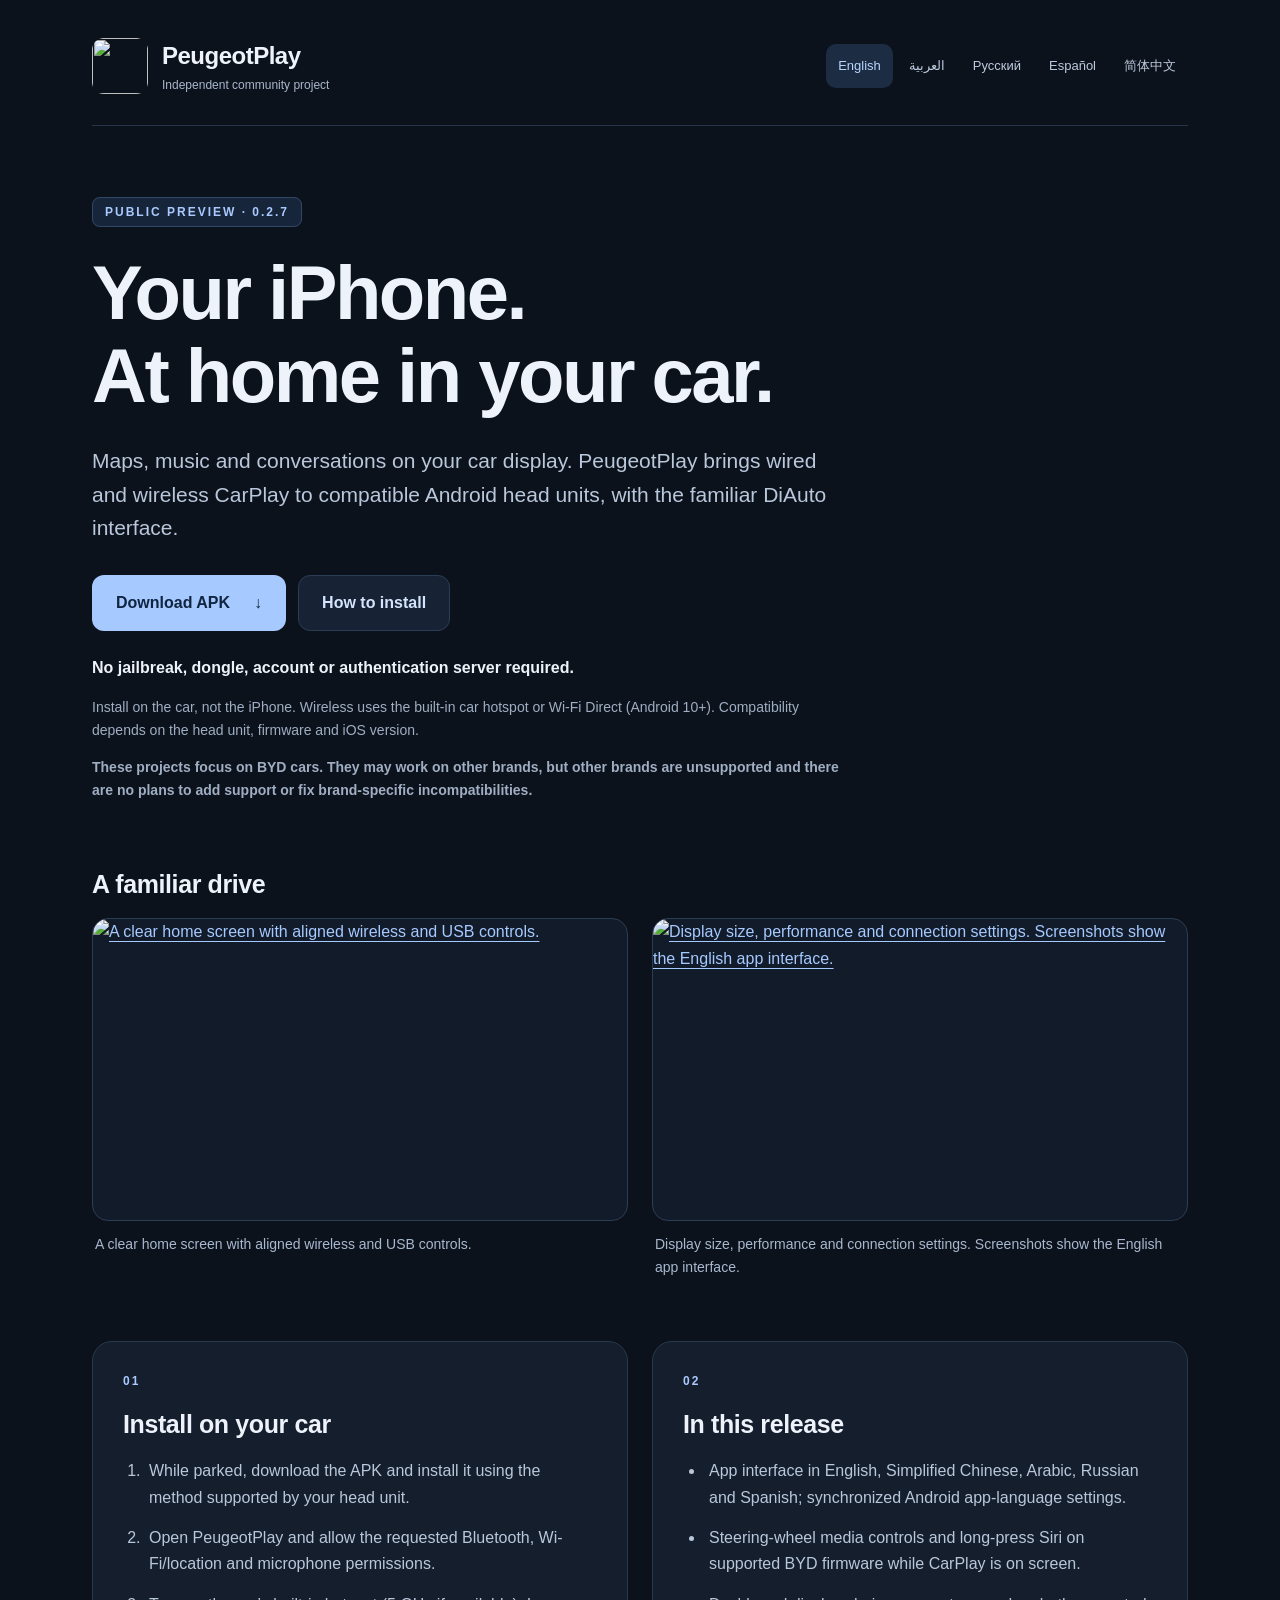
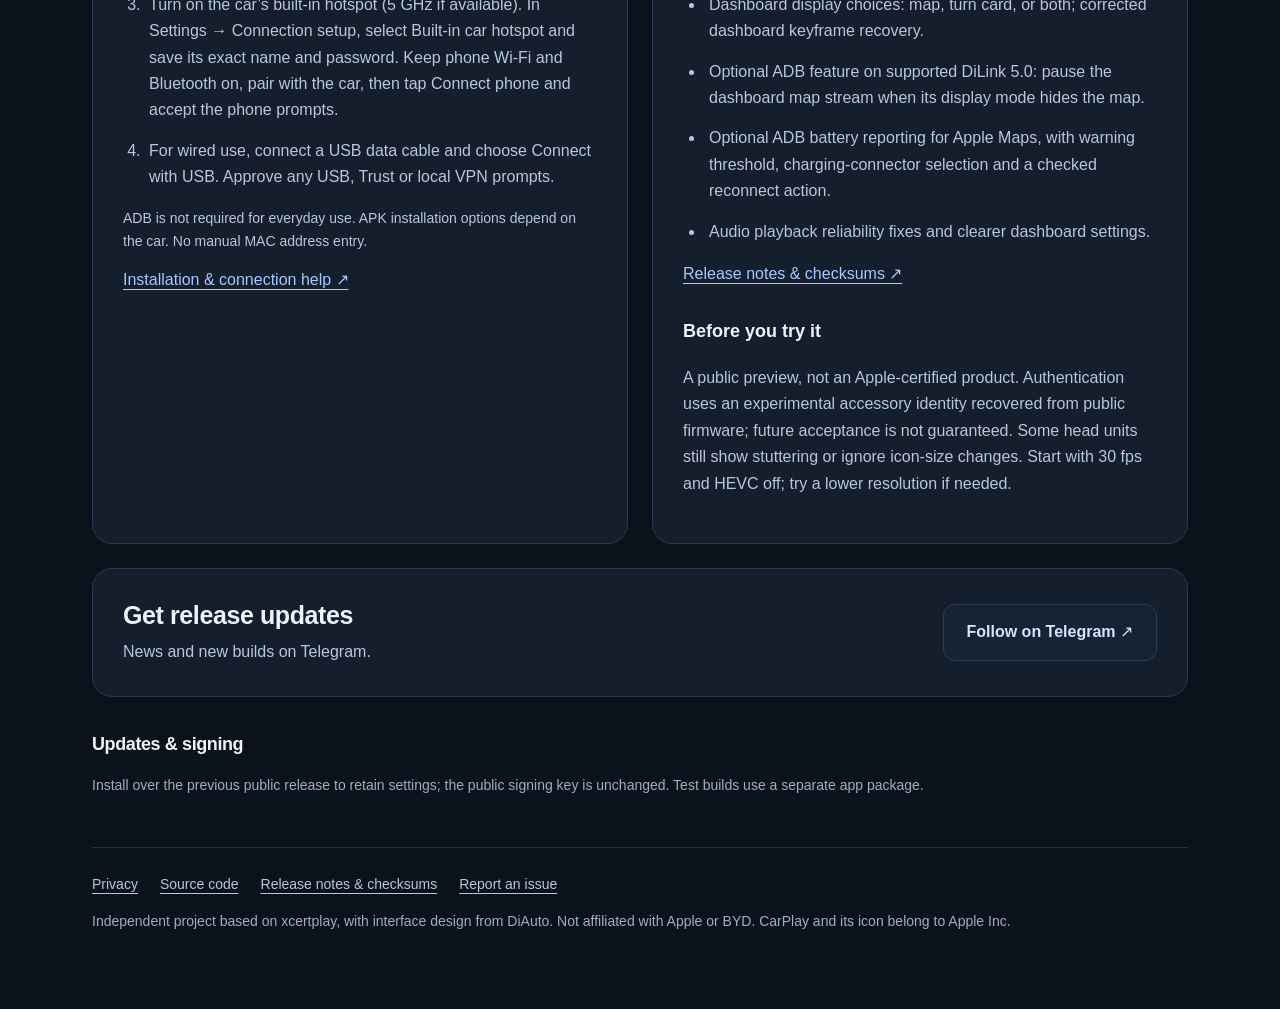
==== site/index.html @ 5e2612f1 "rebrand: rename DiPlay to PeugeotPlay across app, code, CI and site User-facing brand, IAP2 accessor" ====
<!doctype html>
<html lang="en" dir="ltr"><head><meta charset="utf-8"><meta name="viewport" content="width=device-width,initial-scale=1">
<title>PeugeotPlay · Download APK</title><meta name="description" content="Maps, music and conversations on your car display. PeugeotPlay brings wired and wireless CarPlay to compatible Android head units, with the familiar DiAuto interface."><meta name="theme-color" content="#0c121c">
<link rel="icon" href="./assets/icon.png"><link rel="stylesheet" href="./assets/site.css"><link rel="canonical" href="https://leonz973.github.io/PeugeotPlay-CN/"><link rel="alternate" hreflang="en" href="https://leonz973.github.io/PeugeotPlay-CN/"><link rel="alternate" hreflang="ar" href="https://leonz973.github.io/PeugeotPlay-CN/ar/"><link rel="alternate" hreflang="ru" href="https://leonz973.github.io/PeugeotPlay-CN/ru/"><link rel="alternate" hreflang="es" href="https://leonz973.github.io/PeugeotPlay-CN/es/"><link rel="alternate" hreflang="zh-Hans" href="https://leonz973.github.io/PeugeotPlay-CN/zh-Hans/">
<meta property="og:title" content="PeugeotPlay — CarPlay for compatible Android head units"><meta property="og:description" content="No jailbreak, dongle, account or authentication server required."><meta property="og:image" content="https://leonz973.github.io/PeugeotPlay-CN/assets/home.png"><meta property="og:url" content="https://leonz973.github.io/PeugeotPlay-CN/"><meta property="og:type" content="website">
</head><body><main>
<header><a class="brand" href="./"><img src="./assets/icon.png" width="56" height="56" alt=""><span><strong>PeugeotPlay</strong><small>Independent community project</small></span></a><nav class="languages" aria-label="Language"><a href="./" lang="en" hreflang="en" dir="auto" aria-current="page">English</a><a href="./ar/" lang="ar" hreflang="ar" dir="auto">العربية</a><a href="./ru/" lang="ru" hreflang="ru" dir="auto">Русский</a><a href="./es/" lang="es" hreflang="es" dir="auto">Español</a><a href="./zh-Hans/" lang="zh-Hans" hreflang="zh-Hans" dir="auto">简体中文</a></nav></header>
<section class="hero"><span class="badge">PUBLIC PREVIEW · <bdi>0.2.7</bdi></span><h1>Your iPhone.<br>At home in your car.</h1><p class="intro">Maps, music and conversations on your car display. PeugeotPlay brings wired and wireless CarPlay to compatible Android head units, with the familiar DiAuto interface.</p><div class="actions"><a class="button" href="https://github.com/leonz973/PeugeotPlay-CN/releases/latest">Download APK <span aria-hidden="true">↓</span></a><a class="button secondary" href="#install">How to install</a></div><p class="promise">No jailbreak, dongle, account or authentication server required.</p><p class="note">Install on the car, not the iPhone. Wireless uses the built-in car hotspot or Wi-Fi Direct (Android 10+). Compatibility depends on the head unit, firmware and iOS version.</p><p class="note support-scope"><strong>These projects focus on BYD cars. They may work on other brands, but other brands are unsupported and there are no plans to add support or fix brand-specific incompatibilities.</strong></p></section>
<section class="gallery"><h2>A familiar drive</h2><div class="screens"><figure><a href="./assets/home.png"><img src="./assets/home.png" width="1920" height="1080" loading="lazy" alt="A clear home screen with aligned wireless and USB controls."></a><figcaption>A clear home screen with aligned wireless and USB controls.</figcaption></figure><figure><a href="./assets/settings.png"><img src="./assets/settings.png" width="1920" height="1080" loading="lazy" alt="Display size, performance and connection settings. Screenshots show the English app interface."></a><figcaption>Display size, performance and connection settings. Screenshots show the English app interface.</figcaption></figure></div></section>
<div class="grid"><section class="card" id="install"><span class="eyebrow">01</span><h2>Install on your car</h2><ol><li>While parked, download the APK and install it using the method supported by your head unit.</li><li>Open PeugeotPlay and allow the requested Bluetooth, Wi-Fi/location and microphone permissions.</li><li>Turn on the car’s built-in hotspot (5 GHz if available). In Settings → Connection setup, select Built-in car hotspot and save its exact name and password. Keep phone Wi-Fi and Bluetooth on, pair with the car, then tap Connect phone and accept the phone prompts.</li><li>For wired use, connect a USB data cable and choose Connect with USB. Approve any USB, Trust or local VPN prompts.</li></ol><p class="note">ADB is not required for everyday use. APK installation options depend on the car. No manual MAC address entry.</p><a href="https://github.com/leonz973/PeugeotPlay-CN/blob/main/docs/INSTALL.md">Installation &amp; connection help ↗</a></section>
<section class="card"><span class="eyebrow">02</span><h2>In this release</h2><ul><li>App interface in English, Simplified Chinese, Arabic, Russian and Spanish; synchronized Android app-language settings.</li><li>Steering-wheel media controls and long-press Siri on supported BYD firmware while CarPlay is on screen.</li><li>Dashboard display choices: map, turn card, or both; corrected dashboard keyframe recovery.</li><li>Optional ADB feature on supported DiLink 5.0: pause the dashboard map stream when its display mode hides the map.</li><li>Optional ADB battery reporting for Apple Maps, with warning threshold, charging-connector selection and a checked reconnect action.</li><li>Audio playback reliability fixes and clearer dashboard settings.</li></ul><a href="https://github.com/leonz973/PeugeotPlay-CN/releases">Release notes &amp; checksums ↗</a><h3>Before you try it</h3><p>A public preview, not an Apple-certified product. Authentication uses an experimental accessory identity recovered from public firmware; future acceptance is not guaranteed. Some head units still show stuttering or ignore icon-size changes. Start with 30 fps and HEVC off; try a lower resolution if needed.</p></section></div>
<section class="card updates"><div><h2>Get release updates</h2><p>News and new builds on Telegram.</p></div><a class="button secondary" href="https://t.me/byd_localized">Follow on Telegram ↗</a></section>
<section class="signing"><h2>Updates &amp; signing</h2><p>Install over the previous public release to retain settings; the public signing key is unchanged. Test builds use a separate app package.</p></section>
<footer><nav><a href="https://github.com/leonz973/PeugeotPlay-CN/blob/main/docs/PRIVACY.md">Privacy</a><a href="https://github.com/leonz973/PeugeotPlay-CN">Source code</a><a href="https://github.com/leonz973/PeugeotPlay-CN/releases">Release notes &amp; checksums</a><a href="https://github.com/leonz973/PeugeotPlay-CN/issues">Report an issue</a></nav><p>Independent project based on xcertplay, with interface design from DiAuto. Not affiliated with Apple or BYD. CarPlay and its icon belong to Apple Inc.</p></footer>
</main></body></html>
---- site/assets/site.css ----
:root{color-scheme:dark;font-family:Inter,-apple-system,BlinkMacSystemFont,"Segoe UI",Arial,sans-serif;background:#0c121c;color:#eef3fb;font-synthesis:none}*{box-sizing:border-box}html{scroll-behavior:smooth}body{margin:0;line-height:1.65}main{max-width:1160px;margin:auto;padding:36px 32px}a{color:#a6c9ff;text-underline-offset:4px}a:focus-visible{outline:3px solid #a6c9ff;outline-offset:5px}header{display:flex;align-items:center;justify-content:space-between;gap:24px;flex-wrap:wrap;padding-bottom:30px;border-bottom:1px solid #263449}.brand{display:flex;align-items:center;gap:14px;text-decoration:none;color:inherit}.brand strong{font-size:24px;letter-spacing:-.5px}.brand small{display:block;color:#a8b7cb;font-size:12px}.languages{display:flex;flex-wrap:wrap;gap:4px}.languages a{font-size:13px;min-height:44px;display:flex;align-items:center;padding:8px 12px;border-radius:10px;text-decoration:none;color:#bdcadd}.languages a[aria-current]{background:#1b2c43;color:#b9d5ff}.hero{padding:72px 0 52px;max-width:850px}.badge,.eyebrow{font-size:12px;font-weight:700;letter-spacing:2px;color:#aacaff}.badge{padding:7px 12px;background:#17253a;border:1px solid #304766;border-radius:8px}h1{font-size:clamp(40px,6.5vw,76px);line-height:1.1;letter-spacing:-2.5px;margin:26px 0}h2{font-size:25px;line-height:1.3;letter-spacing:-.4px;margin:0 0 18px}h3{font-size:18px;margin-top:30px}.intro{font-size:21px;line-height:1.6;color:#b9c7db;max-width:740px}.actions{display:flex;gap:12px;flex-wrap:wrap;margin:30px 0 24px}.button{display:inline-flex;align-items:center;justify-content:center;gap:24px;background:#a6c9ff;color:#102542;border:1px solid transparent;border-radius:12px;padding:14px 23px;min-height:52px;text-decoration:none;font-weight:650}.button:hover{background:#bed8ff}.button.secondary{background:#172335;border-color:#2b3d55;color:#d4e4fc}.button.secondary:hover{background:#223650}.promise{font-size:16px;font-weight:600;margin-bottom:8px}.note{font-size:14px;color:#9faec2;max-width:760px}.gallery{margin-bottom:50px}.screens{display:grid;grid-template-columns:1fr 1fr;gap:24px}figure{margin:0;min-width:0}figure:first-child{grid-column:1/-1}figure img{width:100%;height:auto;display:block;border:1px solid #2c3d53;border-radius:16px;background:#121b29}figcaption{font-size:14px;color:#a8b8ce;padding:12px 3px}.grid{display:grid;grid-template-columns:1fr 1fr;gap:24px}.card{background:#141e2c;border:1px solid #28384d;border-radius:20px;padding:30px}.eyebrow{display:block;margin-bottom:16px}li{padding-inline-start:4px;margin-bottom:14px}ol,ul{padding-inline-start:22px;color:#b9c7da}.card p{color:#b9c7da}.updates{display:flex;align-items:center;justify-content:space-between;gap:28px;margin-top:24px}.updates h2{margin-bottom:8px}.updates p{margin:0}.updates .button{flex-shrink:0}.signing{padding:36px 0;max-width:900px}.signing h2{font-size:18px}.signing p,footer{font-size:14px;color:#9faec2}footer{border-top:1px solid #263449;padding:25px 0}footer nav{display:flex;flex-wrap:wrap;gap:22px}footer a{color:#b9c7da}html[dir=rtl] h1{letter-spacing:0;line-height:1.3}html[dir=rtl] .badge{letter-spacing:0}@media(max-width:700px){main{padding:24px 20px}.hero{padding:42px 0 30px}h1{letter-spacing:-1px}.intro{font-size:18px}.screens,.grid{grid-template-columns:1fr}.card{padding:24px}.updates{align-items:flex-start;flex-direction:column}header{gap:18px}.languages a{padding:8px 10px}.gallery{margin-bottom:32px}}@media(prefers-reduced-motion:reduce){html{scroll-behavior:auto}}

/* PeugeotPlay: two actual app screenshots, equal columns. */
figure:first-child{grid-column:auto}.brand img{border-radius:12px}html[dir=rtl] .eyebrow{letter-spacing:0}@media(max-width:700px){figure:first-child{grid-column:1/-1}}
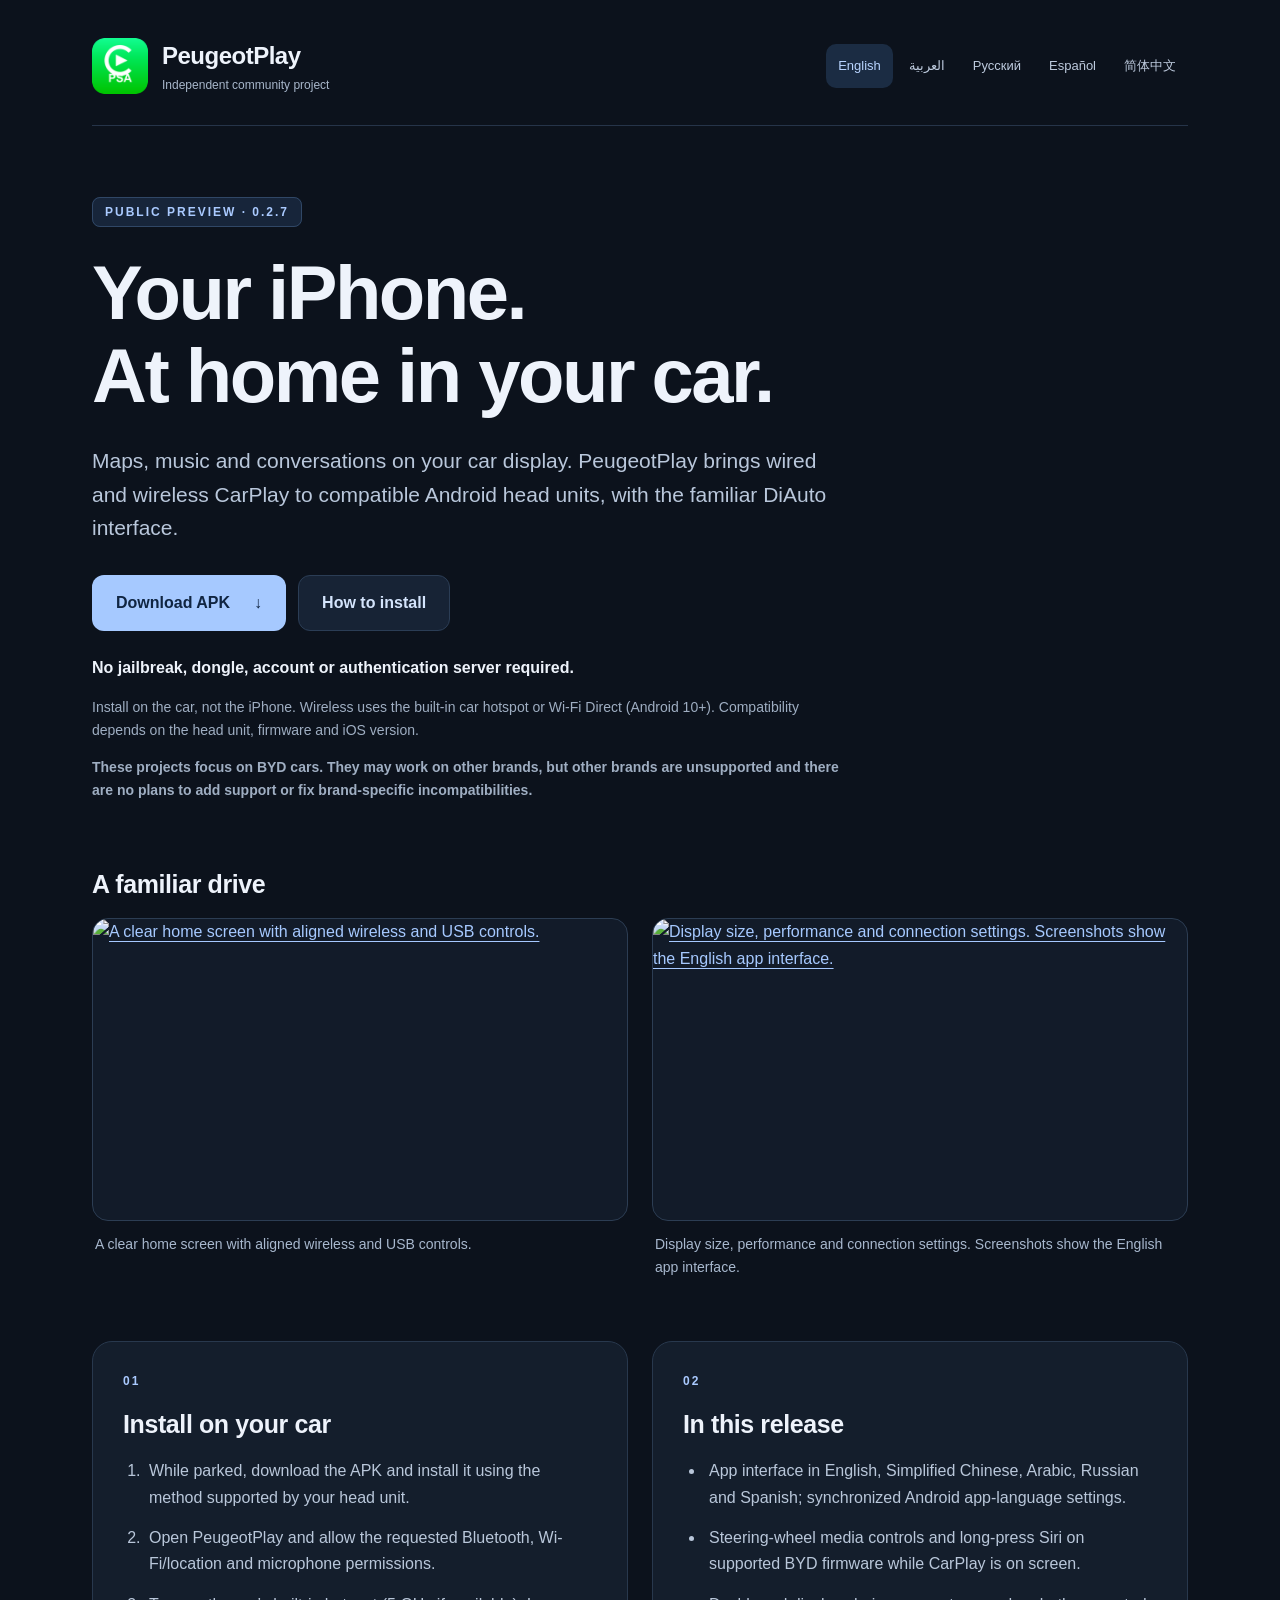
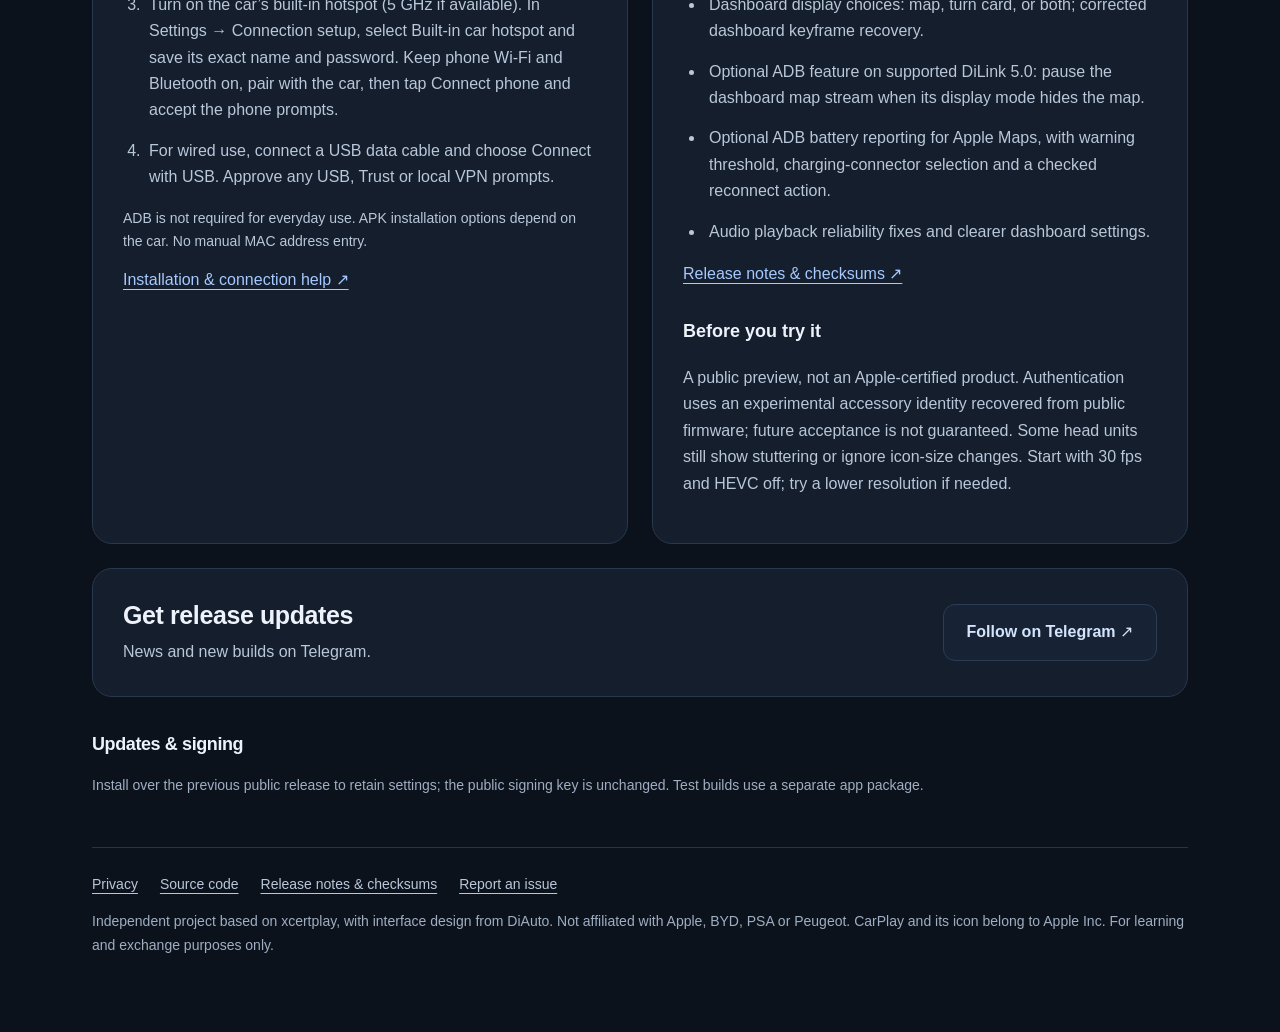
==== commit d5e53f86: "feat: add client network mode and rebrand to PSA Play with Peugeot identity - New CLIENT wireless mo" ====
--- a/site/index.html
+++ b/site/index.html
@@ -11,5 +11,5 @@
 <section class="card"><span class="eyebrow">02</span><h2>In this release</h2><ul><li>App interface in English, Simplified Chinese, Arabic, Russian and Spanish; synchronized Android app-language settings.</li><li>Steering-wheel media controls and long-press Siri on supported BYD firmware while CarPlay is on screen.</li><li>Dashboard display choices: map, turn card, or both; corrected dashboard keyframe recovery.</li><li>Optional ADB feature on supported DiLink 5.0: pause the dashboard map stream when its display mode hides the map.</li><li>Optional ADB battery reporting for Apple Maps, with warning threshold, charging-connector selection and a checked reconnect action.</li><li>Audio playback reliability fixes and clearer dashboard settings.</li></ul><a href="https://github.com/leonz973/PeugeotPlay-CN/releases">Release notes &amp; checksums ↗</a><h3>Before you try it</h3><p>A public preview, not an Apple-certified product. Authentication uses an experimental accessory identity recovered from public firmware; future acceptance is not guaranteed. Some head units still show stuttering or ignore icon-size changes. Start with 30 fps and HEVC off; try a lower resolution if needed.</p></section></div>
 <section class="card updates"><div><h2>Get release updates</h2><p>News and new builds on Telegram.</p></div><a class="button secondary" href="https://t.me/byd_localized">Follow on Telegram ↗</a></section>
 <section class="signing"><h2>Updates &amp; signing</h2><p>Install over the previous public release to retain settings; the public signing key is unchanged. Test builds use a separate app package.</p></section>
-<footer><nav><a href="https://github.com/leonz973/PeugeotPlay-CN/blob/main/docs/PRIVACY.md">Privacy</a><a href="https://github.com/leonz973/PeugeotPlay-CN">Source code</a><a href="https://github.com/leonz973/PeugeotPlay-CN/releases">Release notes &amp; checksums</a><a href="https://github.com/leonz973/PeugeotPlay-CN/issues">Report an issue</a></nav><p>Independent project based on xcertplay, with interface design from DiAuto. Not affiliated with Apple or BYD. CarPlay and its icon belong to Apple Inc.</p></footer>
+<footer><nav><a href="https://github.com/leonz973/PeugeotPlay-CN/blob/main/docs/PRIVACY.md">Privacy</a><a href="https://github.com/leonz973/PeugeotPlay-CN">Source code</a><a href="https://github.com/leonz973/PeugeotPlay-CN/releases">Release notes &amp; checksums</a><a href="https://github.com/leonz973/PeugeotPlay-CN/issues">Report an issue</a></nav><p>Independent project based on xcertplay, with interface design from DiAuto. Not affiliated with Apple, BYD, PSA or Peugeot. CarPlay and its icon belong to Apple Inc. For learning and exchange purposes only.</p></footer>
 </main></body></html>
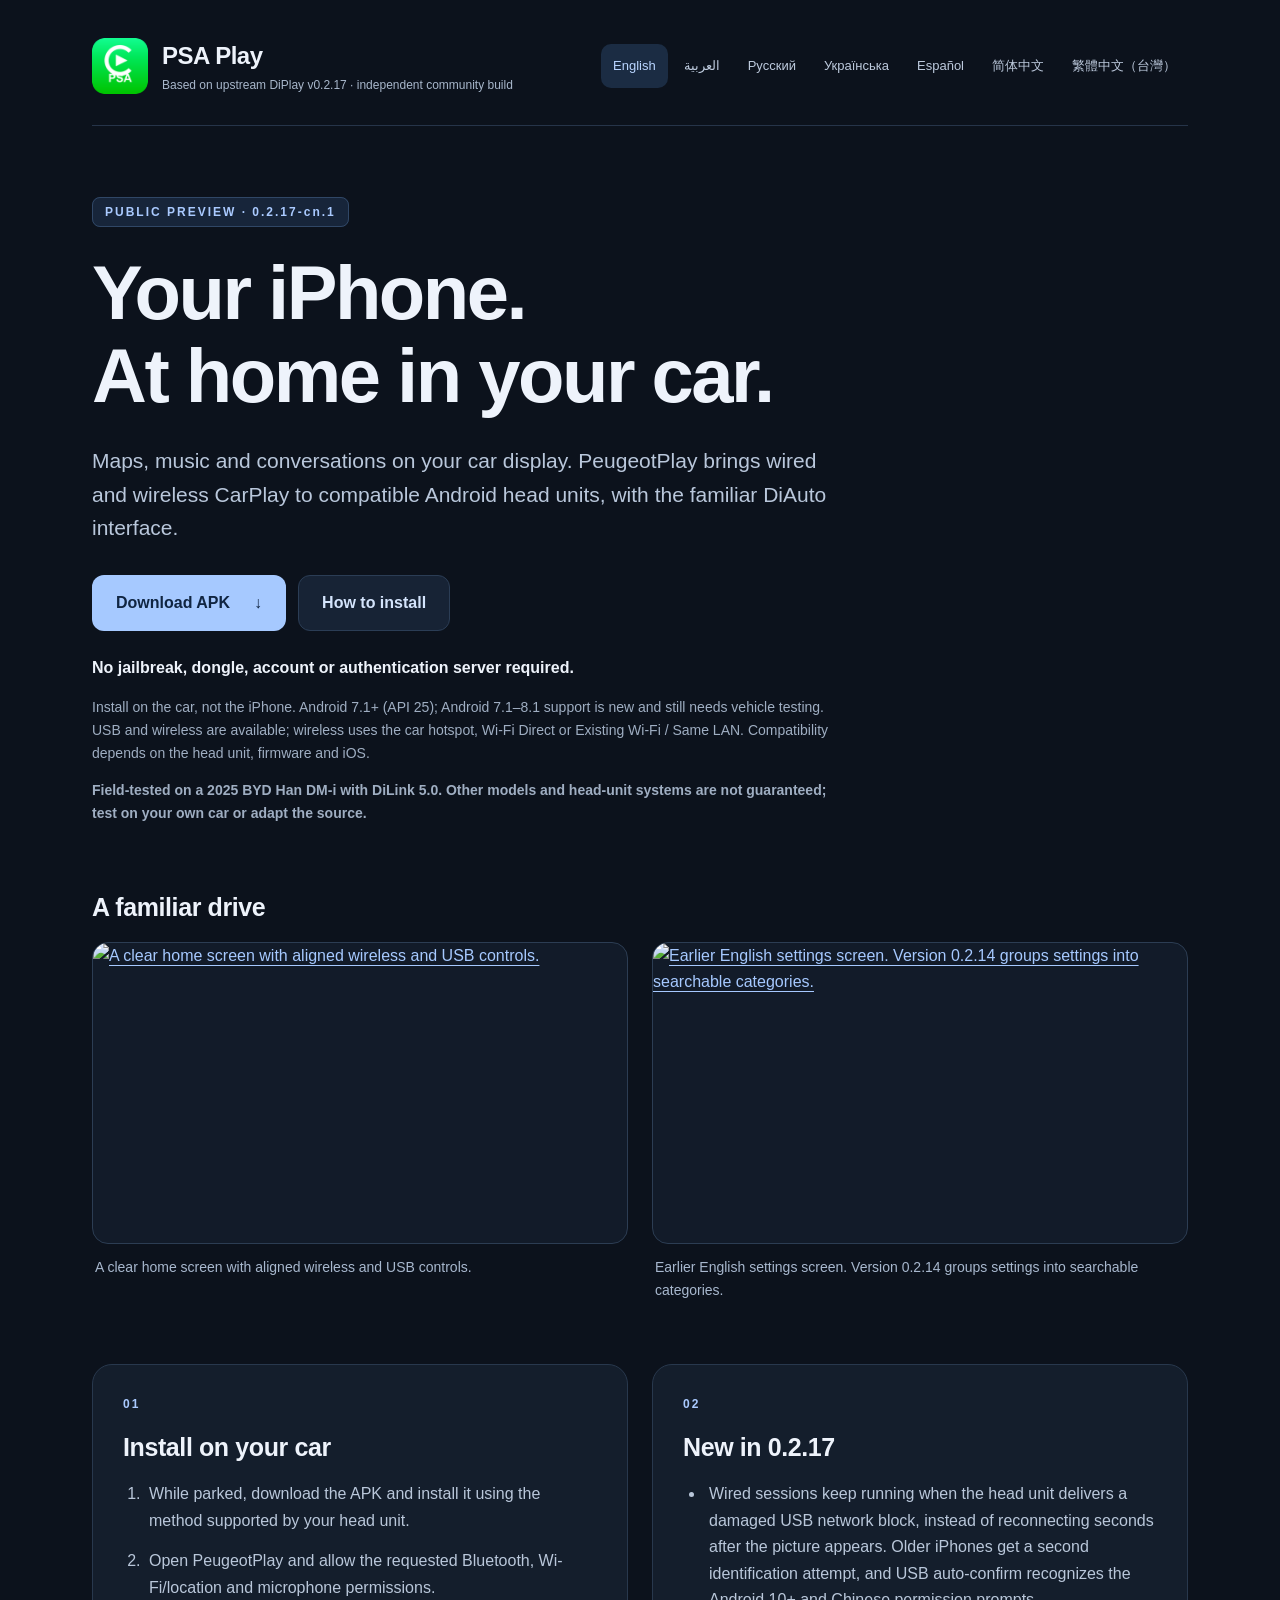
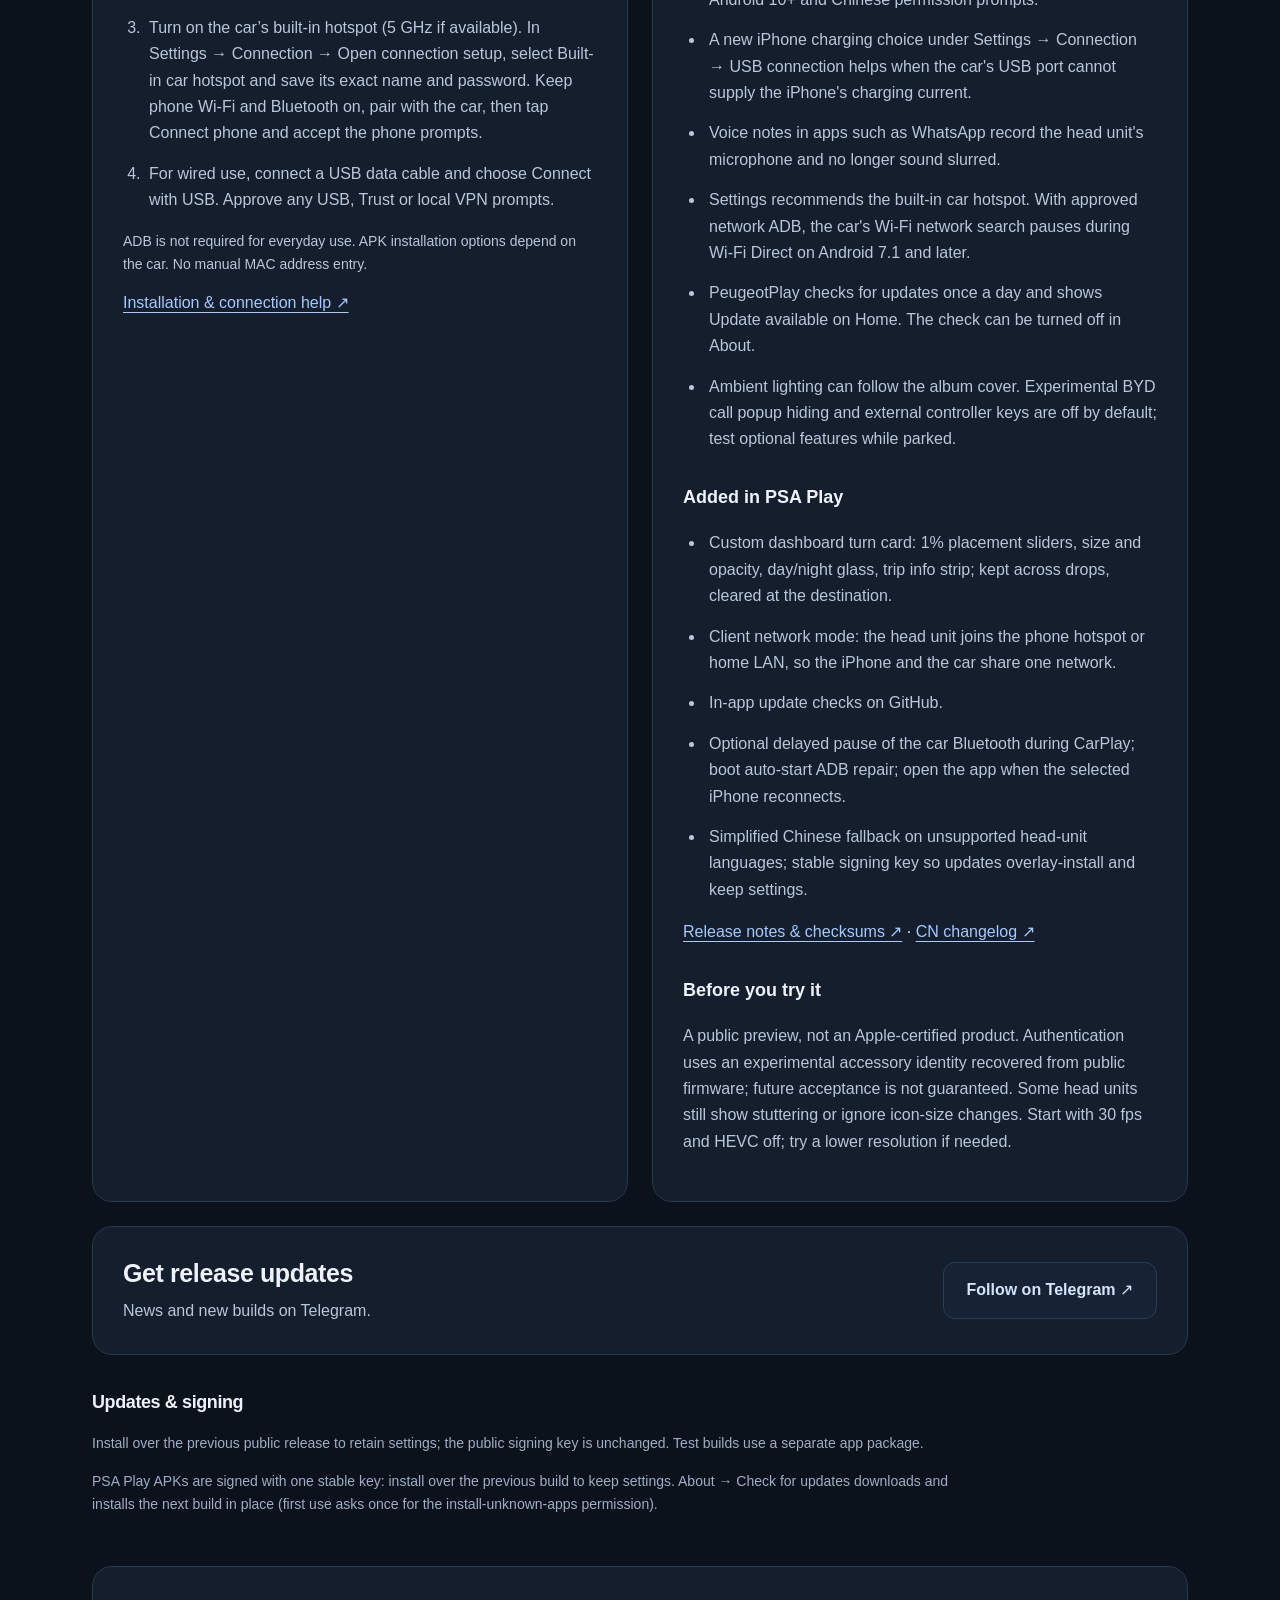
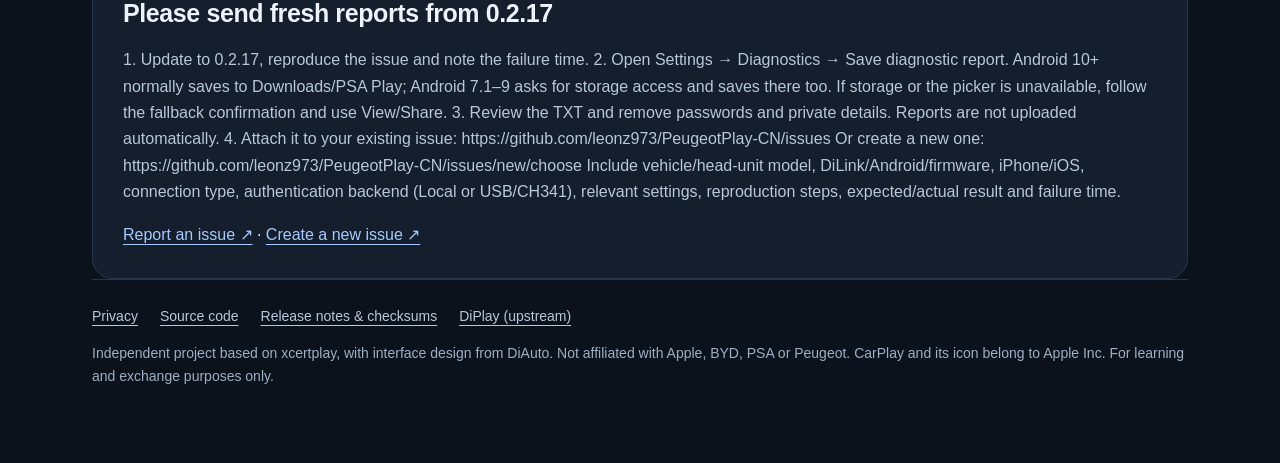
==== commit ea9ca249: "Merge upstream serein-morii/DiPlay-CN v0.2.17 (0.2.8..0.2.17, 1060 commits) Merge upstream main (48a" ====
--- a/site/index.html
+++ b/site/index.html
@@ -1,15 +1,16 @@
 <!doctype html>
 <html lang="en" dir="ltr"><head><meta charset="utf-8"><meta name="viewport" content="width=device-width,initial-scale=1">
-<title>PeugeotPlay · Download APK</title><meta name="description" content="Maps, music and conversations on your car display. PeugeotPlay brings wired and wireless CarPlay to compatible Android head units, with the familiar DiAuto interface."><meta name="theme-color" content="#0c121c">
-<link rel="icon" href="./assets/icon.png"><link rel="stylesheet" href="./assets/site.css"><link rel="canonical" href="https://leonz973.github.io/PeugeotPlay-CN/"><link rel="alternate" hreflang="en" href="https://leonz973.github.io/PeugeotPlay-CN/"><link rel="alternate" hreflang="ar" href="https://leonz973.github.io/PeugeotPlay-CN/ar/"><link rel="alternate" hreflang="ru" href="https://leonz973.github.io/PeugeotPlay-CN/ru/"><link rel="alternate" hreflang="es" href="https://leonz973.github.io/PeugeotPlay-CN/es/"><link rel="alternate" hreflang="zh-Hans" href="https://leonz973.github.io/PeugeotPlay-CN/zh-Hans/">
-<meta property="og:title" content="PeugeotPlay — CarPlay for compatible Android head units"><meta property="og:description" content="No jailbreak, dongle, account or authentication server required."><meta property="og:image" content="https://leonz973.github.io/PeugeotPlay-CN/assets/home.png"><meta property="og:url" content="https://leonz973.github.io/PeugeotPlay-CN/"><meta property="og:type" content="website">
+<title>PSA Play · Download APK</title><meta name="description" content="Maps, music and conversations on your car display. PeugeotPlay brings wired and wireless CarPlay to compatible Android head units, with the familiar DiAuto interface."><meta name="theme-color" content="#0c121c">
+<link rel="icon" href="./assets/icon.png"><link rel="stylesheet" href="./assets/site.css"><link rel="canonical" href="https://leonz973.github.io/PeugeotPlay-CN/"><link rel="alternate" hreflang="en" href="https://leonz973.github.io/PeugeotPlay-CN/"><link rel="alternate" hreflang="ar" href="https://leonz973.github.io/PeugeotPlay-CN/ar/"><link rel="alternate" hreflang="ru" href="https://leonz973.github.io/PeugeotPlay-CN/ru/"><link rel="alternate" hreflang="uk" href="https://leonz973.github.io/PeugeotPlay-CN/uk/"><link rel="alternate" hreflang="es" href="https://leonz973.github.io/PeugeotPlay-CN/es/"><link rel="alternate" hreflang="zh-Hans" href="https://leonz973.github.io/PeugeotPlay-CN/zh-Hans/"><link rel="alternate" hreflang="zh-Hant" href="https://leonz973.github.io/PeugeotPlay-CN/zh-Hant/">
+<meta property="og:title" content="PSA Play — CarPlay for compatible Android head units"><meta property="og:description" content="No jailbreak, dongle, account or authentication server required."><meta property="og:image" content="https://leonz973.github.io/PeugeotPlay-CN/assets/home.png"><meta property="og:url" content="https://leonz973.github.io/PeugeotPlay-CN/"><meta property="og:type" content="website">
 </head><body><main>
-<header><a class="brand" href="./"><img src="./assets/icon.png" width="56" height="56" alt=""><span><strong>PeugeotPlay</strong><small>Independent community project</small></span></a><nav class="languages" aria-label="Language"><a href="./" lang="en" hreflang="en" dir="auto" aria-current="page">English</a><a href="./ar/" lang="ar" hreflang="ar" dir="auto">العربية</a><a href="./ru/" lang="ru" hreflang="ru" dir="auto">Русский</a><a href="./es/" lang="es" hreflang="es" dir="auto">Español</a><a href="./zh-Hans/" lang="zh-Hans" hreflang="zh-Hans" dir="auto">简体中文</a></nav></header>
-<section class="hero"><span class="badge">PUBLIC PREVIEW · <bdi>0.2.7</bdi></span><h1>Your iPhone.<br>At home in your car.</h1><p class="intro">Maps, music and conversations on your car display. PeugeotPlay brings wired and wireless CarPlay to compatible Android head units, with the familiar DiAuto interface.</p><div class="actions"><a class="button" href="https://github.com/leonz973/PeugeotPlay-CN/releases/latest">Download APK <span aria-hidden="true">↓</span></a><a class="button secondary" href="#install">How to install</a></div><p class="promise">No jailbreak, dongle, account or authentication server required.</p><p class="note">Install on the car, not the iPhone. Wireless uses the built-in car hotspot or Wi-Fi Direct (Android 10+). Compatibility depends on the head unit, firmware and iOS version.</p><p class="note support-scope"><strong>These projects focus on BYD cars. They may work on other brands, but other brands are unsupported and there are no plans to add support or fix brand-specific incompatibilities.</strong></p></section>
-<section class="gallery"><h2>A familiar drive</h2><div class="screens"><figure><a href="./assets/home.png"><img src="./assets/home.png" width="1920" height="1080" loading="lazy" alt="A clear home screen with aligned wireless and USB controls."></a><figcaption>A clear home screen with aligned wireless and USB controls.</figcaption></figure><figure><a href="./assets/settings.png"><img src="./assets/settings.png" width="1920" height="1080" loading="lazy" alt="Display size, performance and connection settings. Screenshots show the English app interface."></a><figcaption>Display size, performance and connection settings. Screenshots show the English app interface.</figcaption></figure></div></section>
-<div class="grid"><section class="card" id="install"><span class="eyebrow">01</span><h2>Install on your car</h2><ol><li>While parked, download the APK and install it using the method supported by your head unit.</li><li>Open PeugeotPlay and allow the requested Bluetooth, Wi-Fi/location and microphone permissions.</li><li>Turn on the car’s built-in hotspot (5 GHz if available). In Settings → Connection setup, select Built-in car hotspot and save its exact name and password. Keep phone Wi-Fi and Bluetooth on, pair with the car, then tap Connect phone and accept the phone prompts.</li><li>For wired use, connect a USB data cable and choose Connect with USB. Approve any USB, Trust or local VPN prompts.</li></ol><p class="note">ADB is not required for everyday use. APK installation options depend on the car. No manual MAC address entry.</p><a href="https://github.com/leonz973/PeugeotPlay-CN/blob/main/docs/INSTALL.md">Installation &amp; connection help ↗</a></section>
-<section class="card"><span class="eyebrow">02</span><h2>In this release</h2><ul><li>App interface in English, Simplified Chinese, Arabic, Russian and Spanish; synchronized Android app-language settings.</li><li>Steering-wheel media controls and long-press Siri on supported BYD firmware while CarPlay is on screen.</li><li>Dashboard display choices: map, turn card, or both; corrected dashboard keyframe recovery.</li><li>Optional ADB feature on supported DiLink 5.0: pause the dashboard map stream when its display mode hides the map.</li><li>Optional ADB battery reporting for Apple Maps, with warning threshold, charging-connector selection and a checked reconnect action.</li><li>Audio playback reliability fixes and clearer dashboard settings.</li></ul><a href="https://github.com/leonz973/PeugeotPlay-CN/releases">Release notes &amp; checksums ↗</a><h3>Before you try it</h3><p>A public preview, not an Apple-certified product. Authentication uses an experimental accessory identity recovered from public firmware; future acceptance is not guaranteed. Some head units still show stuttering or ignore icon-size changes. Start with 30 fps and HEVC off; try a lower resolution if needed.</p></section></div>
+<header><a class="brand" href="./"><img src="./assets/icon.png" width="56" height="56" alt=""><span><strong>PSA Play</strong><small>Based on upstream DiPlay v0.2.17 · independent community build</small></span></a><nav class="languages" aria-label="Language"><a href="./" lang="en" hreflang="en" dir="auto" aria-current="page">English</a><a href="./ar/" lang="ar" hreflang="ar" dir="auto">العربية</a><a href="./ru/" lang="ru" hreflang="ru" dir="auto">Русский</a><a href="./uk/" lang="uk" hreflang="uk" dir="auto">Українська</a><a href="./es/" lang="es" hreflang="es" dir="auto">Español</a><a href="./zh-Hans/" lang="zh-Hans" hreflang="zh-Hans" dir="auto">简体中文</a><a href="./zh-Hant/" lang="zh-Hant" hreflang="zh-Hant" dir="auto">繁體中文（台灣）</a></nav></header>
+<section class="hero"><span class="badge">PUBLIC PREVIEW · <bdi>0.2.17-cn.1</bdi></span><h1>Your iPhone.<br>At home in your car.</h1><p class="intro">Maps, music and conversations on your car display. PeugeotPlay brings wired and wireless CarPlay to compatible Android head units, with the familiar DiAuto interface.</p><div class="actions"><a class="button" href="https://github.com/leonz973/PeugeotPlay-CN/releases/latest">Download APK <span aria-hidden="true">↓</span></a><a class="button secondary" href="#install">How to install</a></div><p class="promise">No jailbreak, dongle, account or authentication server required.</p><p class="note">Install on the car, not the iPhone. Android 7.1+ (API 25); Android 7.1–8.1 support is new and still needs vehicle testing. USB and wireless are available; wireless uses the car hotspot, Wi-Fi Direct or Existing Wi-Fi / Same LAN. Compatibility depends on the head unit, firmware and iOS.</p><p class="note support-scope"><strong>Field-tested on a 2025 BYD Han DM-i with DiLink 5.0. Other models and head-unit systems are not guaranteed; test on your own car or adapt the source.</strong></p></section>
+<section class="gallery"><h2>A familiar drive</h2><div class="screens"><figure><a href="./assets/home.png"><img src="./assets/home.png" width="1920" height="1080" loading="lazy" alt="A clear home screen with aligned wireless and USB controls."></a><figcaption>A clear home screen with aligned wireless and USB controls.</figcaption></figure><figure><a href="./assets/settings.png"><img src="./assets/settings.png" width="1920" height="1080" loading="lazy" alt="Earlier English settings screen. Version 0.2.14 groups settings into searchable categories."></a><figcaption>Earlier English settings screen. Version 0.2.14 groups settings into searchable categories.</figcaption></figure></div></section>
+<div class="grid"><section class="card" id="install"><span class="eyebrow">01</span><h2>Install on your car</h2><ol><li>While parked, download the APK and install it using the method supported by your head unit.</li><li>Open PeugeotPlay and allow the requested Bluetooth, Wi-Fi/location and microphone permissions.</li><li>Turn on the car’s built-in hotspot (5 GHz if available). In Settings → Connection → Open connection setup, select Built-in car hotspot and save its exact name and password. Keep phone Wi-Fi and Bluetooth on, pair with the car, then tap Connect phone and accept the phone prompts.</li><li>For wired use, connect a USB data cable and choose Connect with USB. Approve any USB, Trust or local VPN prompts.</li></ol><p class="note">ADB is not required for everyday use. APK installation options depend on the car. No manual MAC address entry.</p><a href="https://github.com/leonz973/PeugeotPlay-CN/blob/main/docs/INSTALL.md">Installation &amp; connection help ↗</a></section>
+<section class="card"><span class="eyebrow">02</span><h2>New in 0.2.17</h2><ul><li>Wired sessions keep running when the head unit delivers a damaged USB network block, instead of reconnecting seconds after the picture appears. Older iPhones get a second identification attempt, and USB auto-confirm recognizes the Android 10+ and Chinese permission prompts.</li><li>A new iPhone charging choice under Settings → Connection → USB connection helps when the car&#x27;s USB port cannot supply the iPhone&#x27;s charging current.</li><li>Voice notes in apps such as WhatsApp record the head unit&#x27;s microphone and no longer sound slurred.</li><li>Settings recommends the built-in car hotspot. With approved network ADB, the car&#x27;s Wi-Fi network search pauses during Wi-Fi Direct on Android 7.1 and later.</li><li>PeugeotPlay checks for updates once a day and shows Update available on Home. The check can be turned off in About.</li><li>Ambient lighting can follow the album cover. Experimental BYD call popup hiding and external controller keys are off by default; test optional features while parked.</li></ul><h3>Added in PSA Play</h3><ul><li>Custom dashboard turn card: 1% placement sliders, size and opacity, day/night glass, trip info strip; kept across drops, cleared at the destination.</li><li>Client network mode: the head unit joins the phone hotspot or home LAN, so the iPhone and the car share one network.</li><li>In-app update checks on GitHub.</li><li>Optional delayed pause of the car Bluetooth during CarPlay; boot auto-start ADB repair; open the app when the selected iPhone reconnects.</li><li>Simplified Chinese fallback on unsupported head-unit languages; stable signing key so updates overlay-install and keep settings.</li></ul><a href="https://github.com/leonz973/PeugeotPlay-CN/releases/latest">Release notes &amp; checksums ↗</a> · <a href="https://github.com/leonz973/PeugeotPlay-CN/blob/main/docs/CN_OPTIMIZATIONS.md">CN changelog ↗</a><h3>Before you try it</h3><p>A public preview, not an Apple-certified product. Authentication uses an experimental accessory identity recovered from public firmware; future acceptance is not guaranteed. Some head units still show stuttering or ignore icon-size changes. Start with 30 fps and HEVC off; try a lower resolution if needed.</p></section></div>
 <section class="card updates"><div><h2>Get release updates</h2><p>News and new builds on Telegram.</p></div><a class="button secondary" href="https://t.me/byd_localized">Follow on Telegram ↗</a></section>
-<section class="signing"><h2>Updates &amp; signing</h2><p>Install over the previous public release to retain settings; the public signing key is unchanged. Test builds use a separate app package.</p></section>
-<footer><nav><a href="https://github.com/leonz973/PeugeotPlay-CN/blob/main/docs/PRIVACY.md">Privacy</a><a href="https://github.com/leonz973/PeugeotPlay-CN">Source code</a><a href="https://github.com/leonz973/PeugeotPlay-CN/releases">Release notes &amp; checksums</a><a href="https://github.com/leonz973/PeugeotPlay-CN/issues">Report an issue</a></nav><p>Independent project based on xcertplay, with interface design from DiAuto. Not affiliated with Apple, BYD, PSA or Peugeot. CarPlay and its icon belong to Apple Inc. For learning and exchange purposes only.</p></footer>
+<section class="signing"><h2>Updates &amp; signing</h2><p>Install over the previous public release to retain settings; the public signing key is unchanged. Test builds use a separate app package.</p><p>PSA Play APKs are signed with one stable key: install over the previous build to keep settings. About → Check for updates downloads and installs the next build in place (first use asks once for the install-unknown-apps permission).</p></section>
+<section class="card"><h2>Please send fresh reports from 0.2.17</h2><p>1. Update to 0.2.17, reproduce the issue and note the failure time. 2. Open Settings → Diagnostics → Save diagnostic report. Android 10+ normally saves to Downloads/PSA Play; Android 7.1–9 asks for storage access and saves there too. If storage or the picker is unavailable, follow the fallback confirmation and use View/Share. 3. Review the TXT and remove passwords and private details. Reports are not uploaded automatically. 4. Attach it to your existing issue: https://github.com/leonz973/PeugeotPlay-CN/issues Or create a new one: https://github.com/leonz973/PeugeotPlay-CN/issues/new/choose Include vehicle/head-unit model, DiLink/Android/firmware, iPhone/iOS, connection type, authentication backend (Local or USB/CH341), relevant settings, reproduction steps, expected/actual result and failure time.</p><a href="https://github.com/leonz973/PeugeotPlay-CN/issues">Report an issue ↗</a> · <a href="https://github.com/leonz973/PeugeotPlay-CN/issues/new">Create a new issue ↗</a></section>
+<footer><nav><a href="https://github.com/leonz973/PeugeotPlay-CN/blob/main/docs/PRIVACY.md">Privacy</a><a href="https://github.com/leonz973/PeugeotPlay-CN">Source code</a><a href="https://github.com/leonz973/PeugeotPlay-CN/releases/latest">Release notes &amp; checksums</a><a href="https://github.com/shihabal3amri/DiPlay">DiPlay (upstream)</a></nav><p>Independent project based on xcertplay, with interface design from DiAuto. Not affiliated with Apple, BYD, PSA or Peugeot. CarPlay and its icon belong to Apple Inc. For learning and exchange purposes only.</p></footer>
 </main></body></html>
--- a/site/assets/site.css
+++ b/site/assets/site.css
@@ -2,3 +2,6 @@
 
 /* PeugeotPlay: two actual app screenshots, equal columns. */
 figure:first-child{grid-column:auto}.brand img{border-radius:12px}html[dir=rtl] .eyebrow{letter-spacing:0}@media(max-width:700px){figure:first-child{grid-column:1/-1}}
+
+/* Keep complete diagnostic URLs readable on narrow screens. */
+.card p{overflow-wrap:anywhere}
